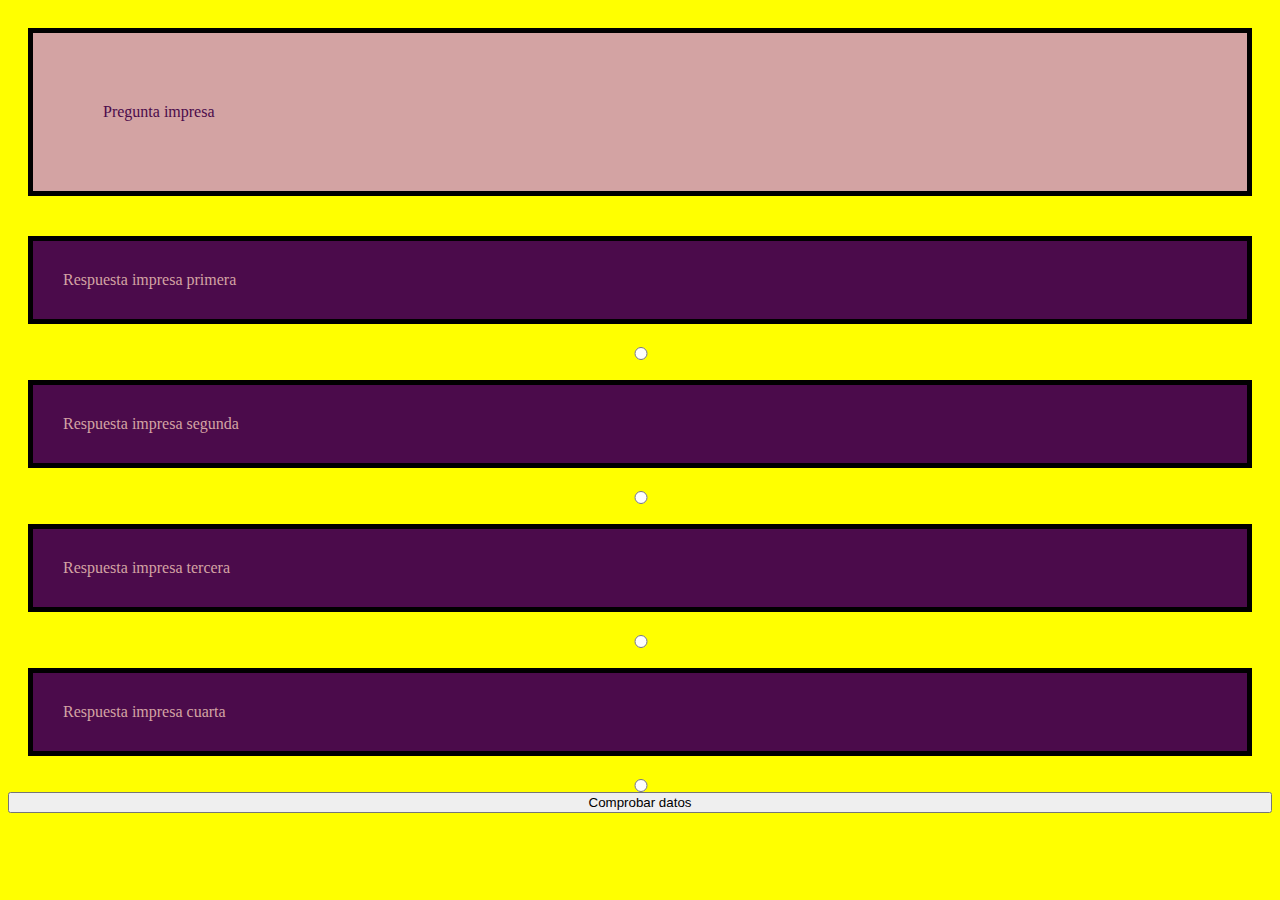
==== public/quiz.html @ f2a8f5b5 "first commi html-css" ====
<!DOCTYPE html>
<html lang="en">

<head>
    <meta charset="UTF-8">
    <meta name="viewport" content="width=device-width, initial-scale=1.0">
    <link rel="stylesheet" href="./css/style.css">
    <title>PREGUNTAS</title>
</head>

<body>
    <form action="" method="post">
        <legend>Pregunta impresa</legend>
        <label for="bard-field">Respuesta impresa primera</label>
        <input id="bard-field" type="radio" name="elminster" value="bardo">

        <label for="merchant-field">Respuesta impresa segunda</label>
        <input id="merchant-field" type="radio" name="elminster" value="mercader">

        <label for="sorcerer-field">Respuesta impresa tercera</label>
        <input id="sorcerer-field" type="radio" name="elminster" value="mago">

        <label for="sailor-field">Respuesta impresa cuarta</label>
        <input id="sailor-field" type="radio" name="elminster" value="marinero">
        <button type="submit">Comprobar datos</button>
        <!--aplicar event default para no enviar y solo comprobar?-->

    </form>
</body>


</html>
---- public/css/style.css ----
body {
        background-color: yellow;
    }
    
    legend {
        color: rgb(75, 11, 75);
        background-color: rgb(211, 163, 163);
        border: solid 5px black;
        padding: 70px;
        margin: 20px;
    }
    
    label {
        color: rgb(211, 163, 163);
        background-color: rgb(75, 11, 75);
        border: solid 5px black;
        padding: 30px;
        margin: 20px;
    }
    
    input {}
    
    form label:hover {
        cursor: pointer;
    }
    
    form {
        display: flex;
        flex-direction: column;
    }
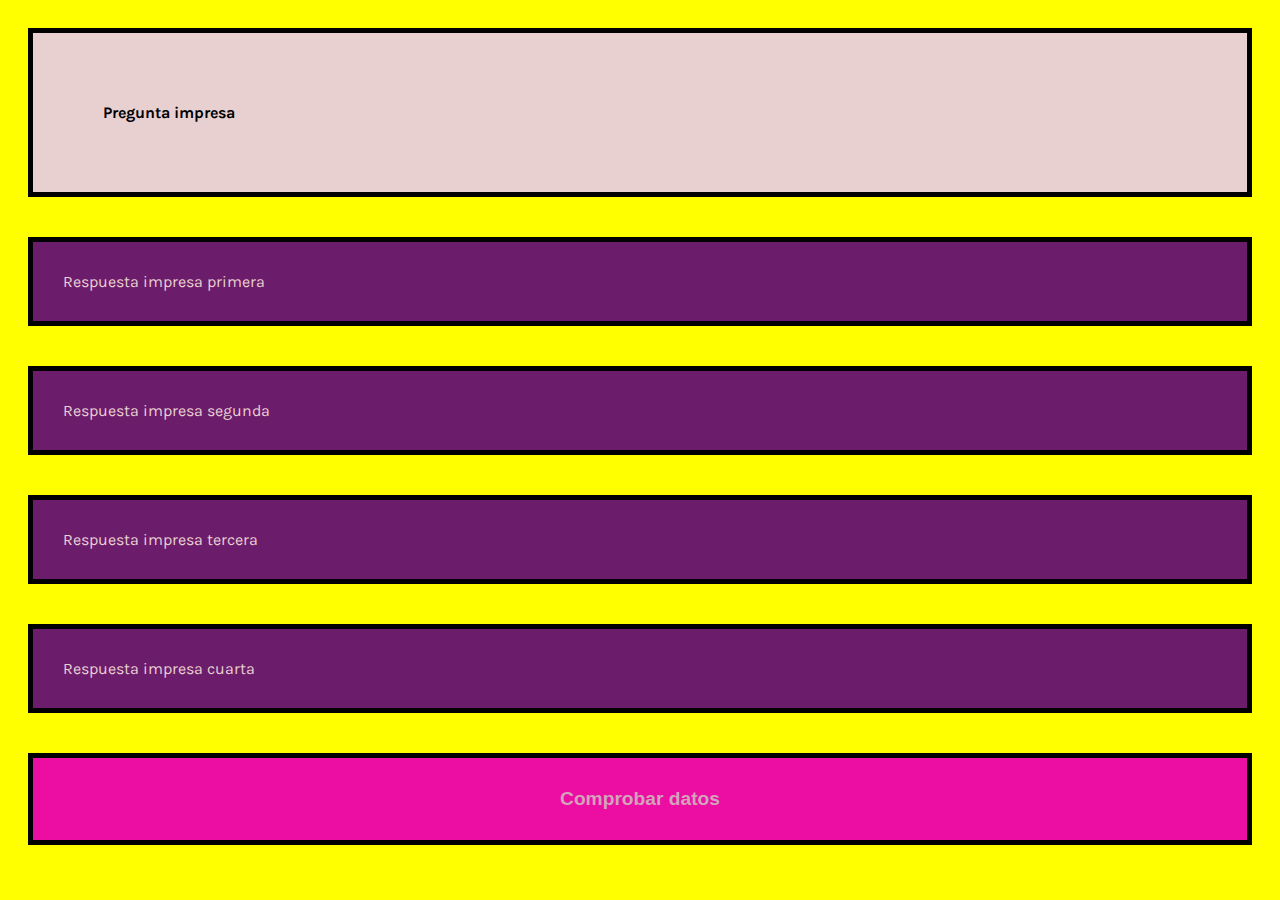
==== commit 6b2b7ebe: "mobile first" ====
--- a/public/quiz.html
+++ b/public/quiz.html
@@ -5,24 +5,26 @@
     <meta charset="UTF-8">
     <meta name="viewport" content="width=device-width, initial-scale=1.0">
     <link rel="stylesheet" href="./css/style.css">
+    <link rel="preconnect" href="https://fonts.gstatic.com">
+    <link href="https://fonts.googleapis.com/css2?family=Karla:wght@600&display=swap" rel="stylesheet">
     <title>PREGUNTAS</title>
 </head>
 
 <body>
     <form action="" method="post">
         <legend>Pregunta impresa</legend>
-        <label for="bard-field">Respuesta impresa primera</label>
+        <label for="bard-field" class="opcion">Respuesta impresa primera</label>
         <input id="bard-field" type="radio" name="elminster" value="bardo">
 
-        <label for="merchant-field">Respuesta impresa segunda</label>
+        <label for="merchant-field" class="opcion">Respuesta impresa segunda</label>
         <input id="merchant-field" type="radio" name="elminster" value="mercader">
 
-        <label for="sorcerer-field">Respuesta impresa tercera</label>
+        <label for="sorcerer-field" class="opcion">Respuesta impresa tercera</label>
         <input id="sorcerer-field" type="radio" name="elminster" value="mago">
 
-        <label for="sailor-field">Respuesta impresa cuarta</label>
+        <label for="sailor-field" class="opcion">Respuesta impresa cuarta</label>
         <input id="sailor-field" type="radio" name="elminster" value="marinero">
-        <button type="submit">Comprobar datos</button>
+        <button type="submit" id="btn">Comprobar datos</button>
         <!--aplicar event default para no enviar y solo comprobar?-->
 
     </form>
--- a/public/css/style.css
+++ b/public/css/style.css
@@ -1,30 +1,67 @@
-    body {
-        background-color: yellow;
-    }
-    
-    legend {
-        color: rgb(75, 11, 75);
-        background-color: rgb(211, 163, 163);
-        border: solid 5px black;
-        padding: 70px;
-        margin: 20px;
-    }
-    
-    label {
-        color: rgb(211, 163, 163);
-        background-color: rgb(75, 11, 75);
-        border: solid 5px black;
-        padding: 30px;
-        margin: 20px;
-    }
-    
-    input {}
-    
-    form label:hover {
-        cursor: pointer;
-    }
-    
-    form {
-        display: flex;
-        flex-direction: column;
-    }+body {
+    background-color: yellow;
+    font-family: 'Karla', sans-serif;
+}
+
+form {
+    width: 100%;
+}
+
+legend {
+    font-weight: bold;
+    background-color: rgb(233, 208, 208);
+    border: solid 5px black;
+    padding: 70px;
+    margin: 20px;
+}
+
+label {
+    color: rgb(233, 208, 208);
+    background-color: rgb(107, 28, 107);
+    border: solid 5px black;
+    padding: 30px;
+    margin: 20px;
+}
+
+#btn {
+    font-size: larger;
+    font-weight: bold;
+    color: rgb(211, 163, 187);
+    background-color: rgb(236, 13, 162);
+    border: solid 5px black;
+    padding: 30px;
+    margin: 20px;
+}
+
+input {
+    display: none;
+}
+
+.opcion:hover {
+    cursor: pointer;
+    background-color: rgb(216, 93, 179);
+}
+
+#btn:hover {
+    cursor: pointer;
+    background-color: rgb(233, 208, 208);
+    color: rgb(75, 11, 75);
+}
+
+form {
+    display: flex;
+    flex-direction: column;
+}
+
+@media screen and (min-width: 480px) {}
+
+
+/* Aplicaremos nuestro primer punto de ruptura para el diseño de tablet,
+y aplicaremos las reglas propias de esta vista. Será a partir de 768px. */
+
+@media screen and (min-width: 768px) {}
+
+
+/* El tercero, y último punto de ruptura será para el escritorio. A partir de 1366px.Como pequeña ayuda, has de saber que el diseño es el mismo que para tablet. */
+
+@media screen and (min-width: 1366px) {}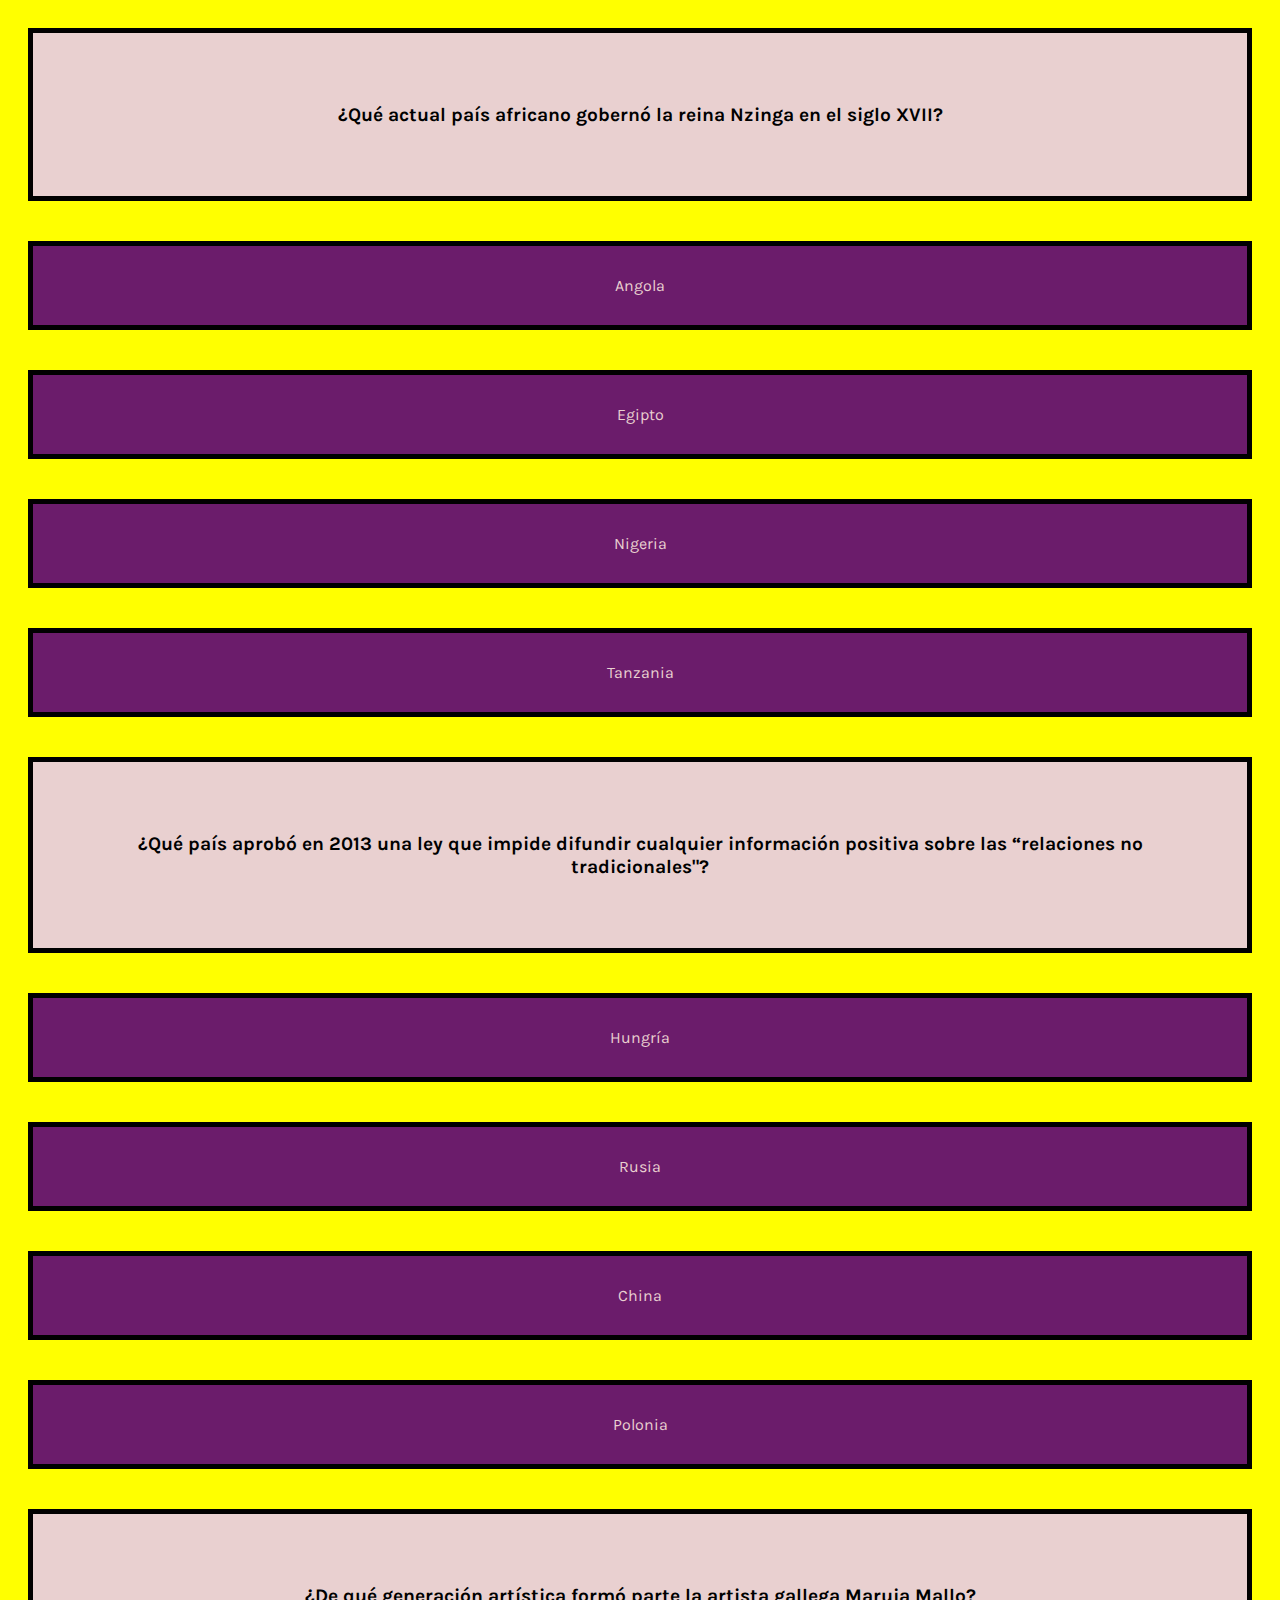
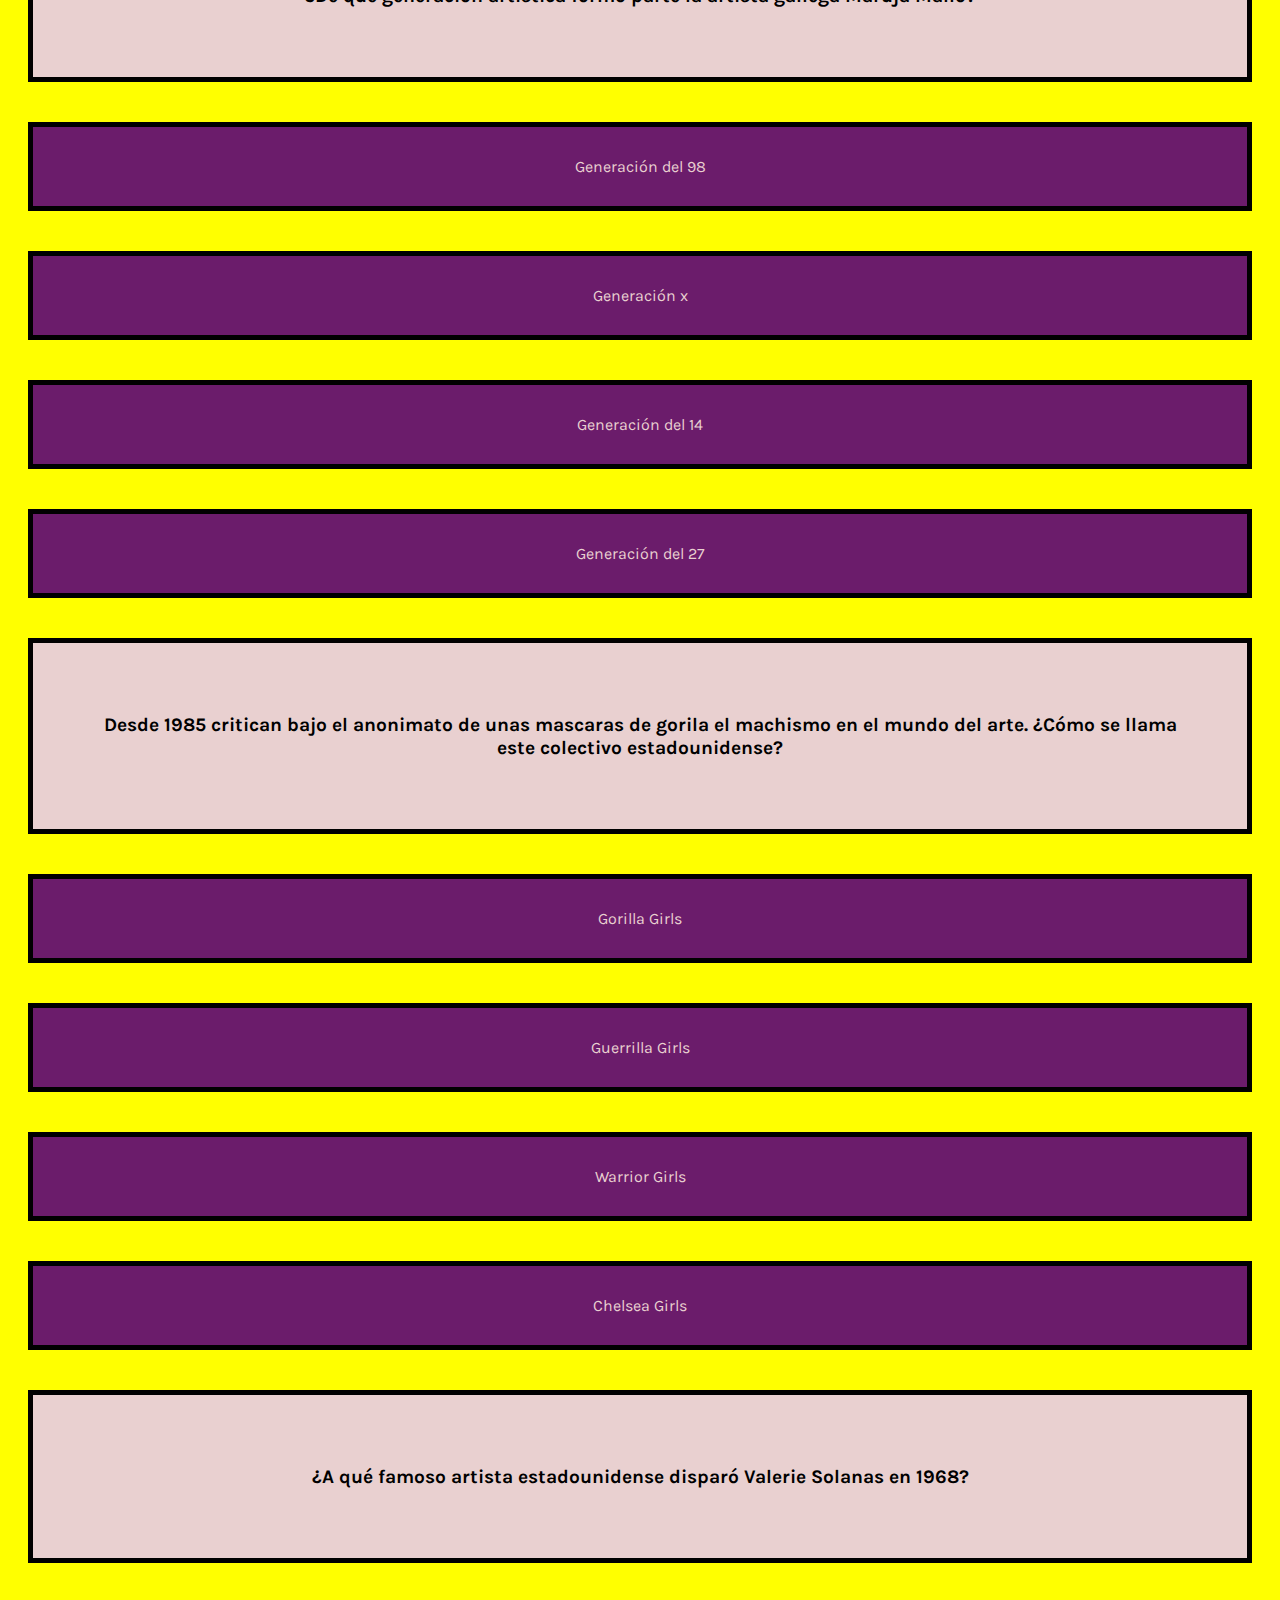
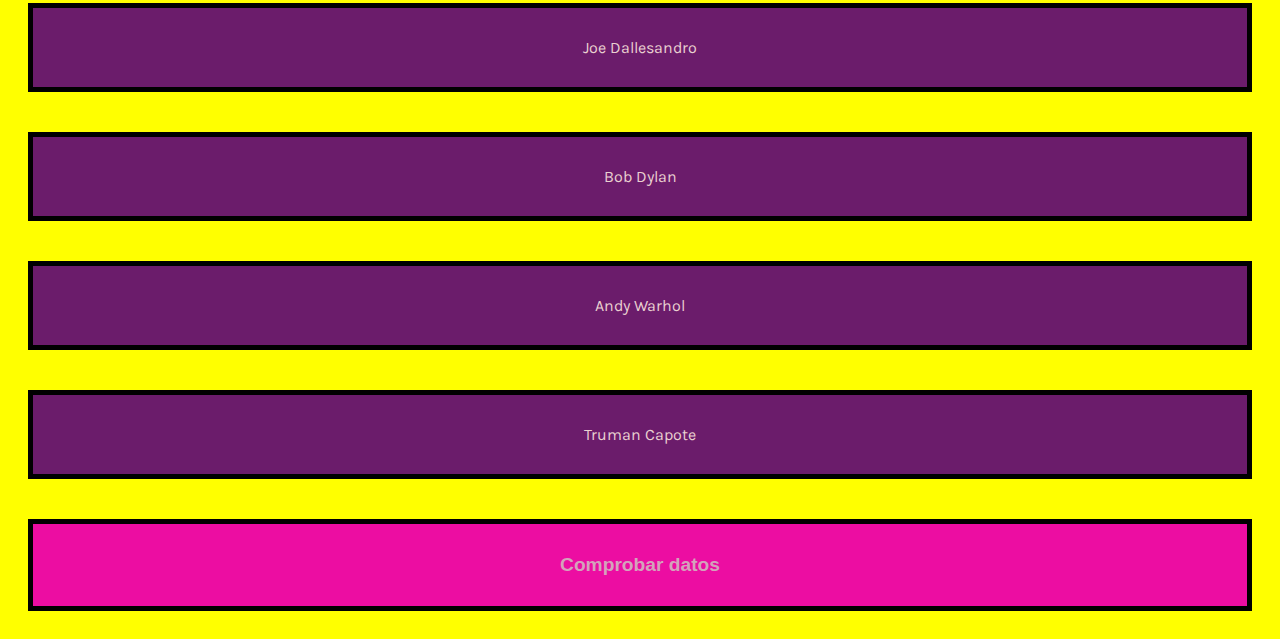
==== commit 3c1609e3: "preguntas escritas" ====
--- a/public/quiz.html
+++ b/public/quiz.html
@@ -11,21 +11,84 @@
 </head>
 
 <body>
-    <form action="" method="post">
-        <legend>Pregunta impresa</legend>
-        <label for="bard-field" class="opcion">Respuesta impresa primera</label>
-        <input id="bard-field" type="radio" name="elminster" value="bardo">
+    <form action="" method="post" id="preguntaS">
+        <!--pregunta1-->
+        <legend>¿Qué actual país africano gobernó la reina Nzinga en el siglo XVII?</legend>
+        <label for="angola" class="opcion">Angola</label>
+        <input id="angola" type="radio" name="reina" value="angola">
 
-        <label for="merchant-field" class="opcion">Respuesta impresa segunda</label>
-        <input id="merchant-field" type="radio" name="elminster" value="mercader">
+        <label for="egipto" class="opcion">Egipto</label>
+        <input id="egipto" type="radio" name="reina" value="egipto">
 
-        <label for="sorcerer-field" class="opcion">Respuesta impresa tercera</label>
-        <input id="sorcerer-field" type="radio" name="elminster" value="mago">
+        <label for="nigeria" class="opcion">Nigeria</label>
+        <input id="nigeria" type="radio" name="reina" value="nigeria">
 
-        <label for="sailor-field" class="opcion">Respuesta impresa cuarta</label>
-        <input id="sailor-field" type="radio" name="elminster" value="marinero">
+        <label for="tanzania" class="opcion">Tanzania</label>
+        <input id="tanzania" type="radio" name="reina" value="tanzania">
+
+        <!--pregunta2-->
+
+        <legend>¿Qué país aprobó en 2013 una ley que impide difundir cualquier información positiva sobre las “relaciones no tradicionales"?</legend>
+        <label for="hungria" class="opcion">Hungría</label>
+        <input id="hungria" type="radio" name="relaciones" value="hungria">
+
+        <label for="rusia" class="opcion">Rusia</label>
+        <input id="rusia" type="radio" name="relaciones" value="rusia">
+
+        <label for="china" class="opcion">China</label>
+        <input id="china" type="radio" name="relaciones" value="china">
+
+        <label for="polonia" class="opcion">Polonia</label>
+        <input id="polonia" type="radio" name="relaciones" value="polonia">
+
+        <!--pregunta3-->
+
+        <legend>¿De qué generación artística formó parte la artista gallega Maruja Mallo?</legend>
+        <label for="g98" class="opcion">Generación del 98</label>
+        <input id="g98" type="radio" name="maruja" value="g98">
+
+        <label for="gx" class="opcion">Generación x</label>
+        <input id="gx" type="radio" name="maruja" value="gx">
+        <label for="g14" class="opcion ">Generación del 14</label>
+        <input id="g14" type="radio " name="maruja" value="g14">
+
+        <label for="g27" class="opcion ">Generación del 27</label>
+        <input id="g27" type="radio" name="maruja" value="g27">
+
+        <!--pregunta4-->
+
+        <legend>Desde 1985 critican bajo el anonimato de unas mascaras de gorila el machismo en el mundo del arte. ¿Cómo se llama este colectivo estadounidense?</legend>
+        <label for="gorillaGirls" class="opcion">Gorilla Girls</label>
+        <input id="gorillaGirls" type="radio " name="gorillaMask" value="gorillaGirls">
+
+        <label for="guerrillaGirls" class="opcion">Guerrilla Girls</label>
+        <input id="guerrillaGirls" type="radio" name="gorillaMask" value="guerrillaGirls">
+
+        <label for="warriorGirls" class="opcion ">Warrior Girls</label>
+        <input id="warriorGirls" type="radio " name="gorillaMask" value="warriorGirls">
+
+        <label for="chelseaGirls" class="opcion ">Chelsea Girls</label>
+        <input id="chelseaGirls" type="radio " name="gorillaMask " value="chelseaGirls">
+
+        <!--pregunta5-->
+
+        <legend>¿A qué famoso artista estadounidense disparó Valerie Solanas en 1968?</legend>
+        <label for="dallesandro" class="opcion ">Joe Dallesandro</label>
+        <input id="dallesandro" type="radio " name="solanas" value="dallesandro">
+
+        <label for="dylan" class="opcion">Bob Dylan</label>
+        <input id="dylan" type="radio" name="solanas" value="dylan">
+
+        <label for="warhol" class="opcion">Andy Warhol</label>
+        <input id="warhol" type="radio" name="solanas" value="warhol">
+
+        <label for="capote" class="opcion">Truman Capote</label>
+        <input id="capote" type="radio" name="solanas" value="capote">
+
+
+        <!--aplicar event default para no enviar y solo comprobar?-->
         <button type="submit" id="btn">Comprobar datos</button>
-        <!--aplicar event default para no enviar y solo comprobar?-->
+
 
     </form>
 </body>
--- a/public/css/style.css
+++ b/public/css/style.css
@@ -1,67 +1,74 @@
-body {
-    background-color: yellow;
-    font-family: 'Karla', sans-serif;
-}
-
-form {
-    width: 100%;
-}
-
-legend {
-    font-weight: bold;
-    background-color: rgb(233, 208, 208);
-    border: solid 5px black;
-    padding: 70px;
-    margin: 20px;
-}
-
-label {
-    color: rgb(233, 208, 208);
-    background-color: rgb(107, 28, 107);
-    border: solid 5px black;
-    padding: 30px;
-    margin: 20px;
-}
-
-#btn {
-    font-size: larger;
-    font-weight: bold;
-    color: rgb(211, 163, 187);
-    background-color: rgb(236, 13, 162);
-    border: solid 5px black;
-    padding: 30px;
-    margin: 20px;
-}
-
-input {
-    display: none;
-}
-
-.opcion:hover {
-    cursor: pointer;
-    background-color: rgb(216, 93, 179);
-}
-
-#btn:hover {
-    cursor: pointer;
-    background-color: rgb(233, 208, 208);
-    color: rgb(75, 11, 75);
-}
-
-form {
-    display: flex;
-    flex-direction: column;
-}
-
-@media screen and (min-width: 480px) {}
-
-
-/* Aplicaremos nuestro primer punto de ruptura para el diseño de tablet,
+          body {
+              background-color: yellow;
+              font-family: 'Karla', sans-serif;
+          }
+          
+          form {
+              width: 100%;
+          }
+          
+          legend {
+              text-align: center;
+              font-size: larger;
+              font-weight: bold;
+              background-color: rgb(233, 208, 208);
+              border: solid 5px black;
+              padding: 70px;
+              margin: 20px;
+          }
+          
+          label {
+              text-align: center;
+              color: rgb(233, 208, 208);
+              background-color: rgb(107, 28, 107);
+              border: solid 5px black;
+              padding: 30px;
+              margin: 20px;
+          }
+          
+          #btn {
+              text-align: center;
+              font-size: larger;
+              font-weight: bold;
+              color: rgb(211, 163, 187);
+              background-color: rgb(236, 13, 162);
+              border: solid 5px black;
+              padding: 30px;
+              margin: 20px;
+          }
+          
+          input {
+              display: none;
+          }
+          
+          .opcion:hover {
+              cursor: pointer;
+              background-color: rgb(216, 93, 179);
+          }
+          
+          #btn:hover {
+              cursor: pointer;
+              background-color: rgb(233, 208, 208);
+              color: rgb(75, 11, 75);
+          }
+          
+          form {
+              display: flex;
+              flex-direction: column;
+          }
+          
+          @media screen and (min-width: 480px) {
+              form {}
+          }
+          /* Aplicaremos nuestro primer punto de ruptura para el diseño de tablet,
 y aplicaremos las reglas propias de esta vista. Será a partir de 768px. */
-
-@media screen and (min-width: 768px) {}
-
-
-/* El tercero, y último punto de ruptura será para el escritorio. A partir de 1366px.Como pequeña ayuda, has de saber que el diseño es el mismo que para tablet. */
-
-@media screen and (min-width: 1366px) {}+          
+          @media screen and (min-width: 768px) {
+              form {}
+              label {}
+          }
+          /* El tercero, y último punto de ruptura será para el escritorio. A partir de 1366px.Como pequeña ayuda, has de saber que el diseño es el mismo que para tablet. */
+          
+          @media screen and (min-width: 1366px) {
+              form {}
+          }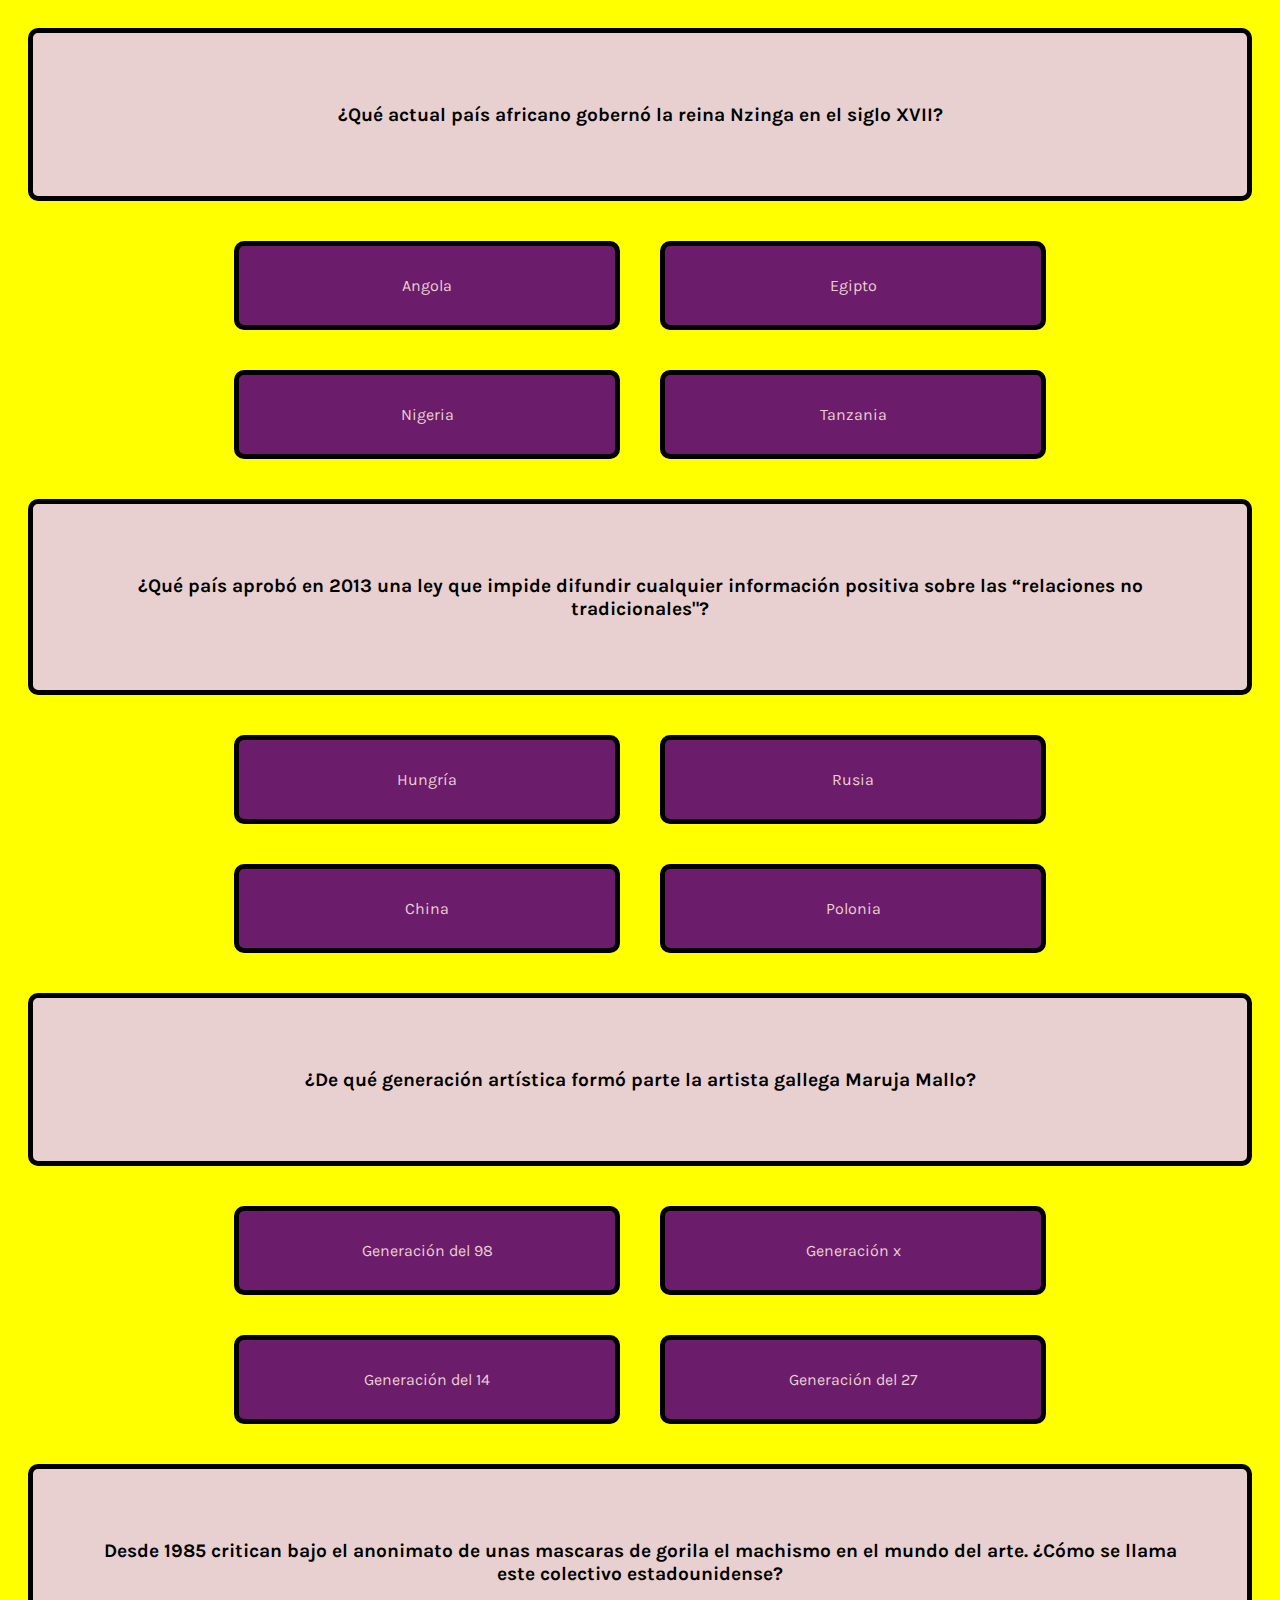
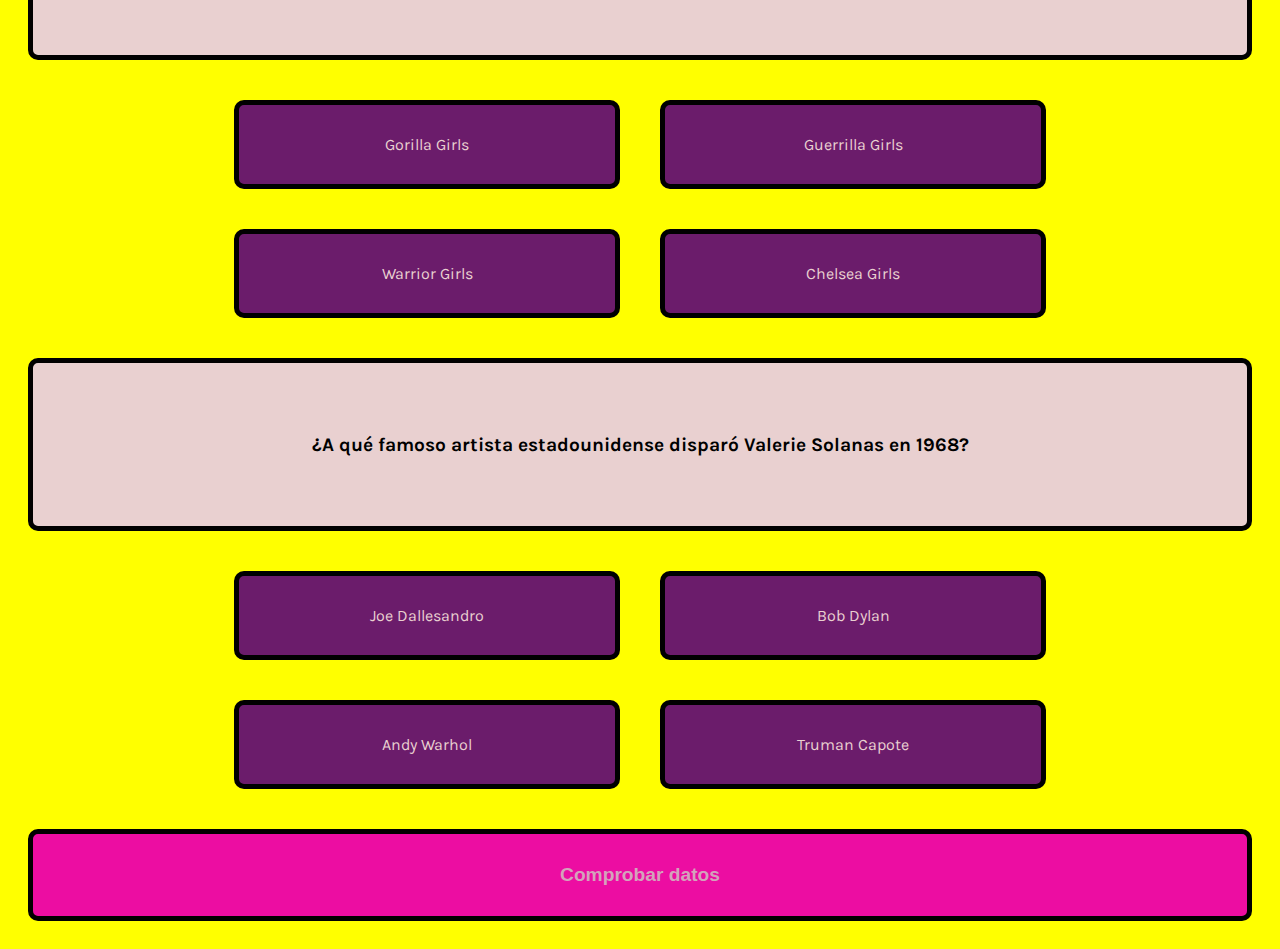
==== commit 56c3314a: "CSS responsive" ====
--- a/public/quiz.html
+++ b/public/quiz.html
@@ -11,82 +11,83 @@
 </head>
 
 <body>
-    <form action="" method="post" id="preguntaS">
+    <form action="" method="post" name="quizForm" id="preguntaS">
         <!--pregunta1-->
         <legend>¿Qué actual país africano gobernó la reina Nzinga en el siglo XVII?</legend>
+        <input id="angola" type="radio" name="reina" value="angola">
         <label for="angola" class="opcion">Angola</label>
-        <input id="angola" type="radio" name="reina" value="angola">
 
+        <input id="egipto" type="radio" name="reina" value="egipto">
         <label for="egipto" class="opcion">Egipto</label>
-        <input id="egipto" type="radio" name="reina" value="egipto">
 
+        <input id="nigeria" type="radio" name="reina" value="nigeria">
         <label for="nigeria" class="opcion">Nigeria</label>
-        <input id="nigeria" type="radio" name="reina" value="nigeria">
 
+        <input id="tanzania" type="radio" name="reina" value="tanzania">
         <label for="tanzania" class="opcion">Tanzania</label>
-        <input id="tanzania" type="radio" name="reina" value="tanzania">
-
         <!--pregunta2-->
 
         <legend>¿Qué país aprobó en 2013 una ley que impide difundir cualquier información positiva sobre las “relaciones no tradicionales"?</legend>
+        <input id="hungria" type="radio" name="relaciones" value="hungria">
         <label for="hungria" class="opcion">Hungría</label>
-        <input id="hungria" type="radio" name="relaciones" value="hungria">
 
+
+        <input id="rusia" type="radio" name="relaciones" value="rusia">
         <label for="rusia" class="opcion">Rusia</label>
-        <input id="rusia" type="radio" name="relaciones" value="rusia">
 
+        <input id="china" type="radio" name="relaciones" value="china">
         <label for="china" class="opcion">China</label>
-        <input id="china" type="radio" name="relaciones" value="china">
 
+        <input id="polonia" type="radio" name="relaciones" value="polonia">
         <label for="polonia" class="opcion">Polonia</label>
-        <input id="polonia" type="radio" name="relaciones" value="polonia">
+
 
         <!--pregunta3-->
 
         <legend>¿De qué generación artística formó parte la artista gallega Maruja Mallo?</legend>
+        <input id="g98" type="radio" name="maruja" value="g98">
         <label for="g98" class="opcion">Generación del 98</label>
-        <input id="g98" type="radio" name="maruja" value="g98">
 
+        <input id="gx" type="radio" name="maruja" value="gx">
         <label for="gx" class="opcion">Generación x</label>
-        <input id="gx" type="radio" name="maruja" value="gx">
-        <label for="g14" class="opcion ">Generación del 14</label>
-        <input id="g14" type="radio " name="maruja" value="g14">
 
-        <label for="g27" class="opcion ">Generación del 27</label>
+        <input id="g14" type="radio" name="maruja" value="g14">
+        <label for="g14" class="opcion">Generación del 14</label>
+
         <input id="g27" type="radio" name="maruja" value="g27">
+        <label for="g27" class="opcion">Generación del 27</label>
+
 
         <!--pregunta4-->
 
         <legend>Desde 1985 critican bajo el anonimato de unas mascaras de gorila el machismo en el mundo del arte. ¿Cómo se llama este colectivo estadounidense?</legend>
+        <input id="gorillaGirls" type="radio" name="gorillaMask" value="gorillaGirls">
         <label for="gorillaGirls" class="opcion">Gorilla Girls</label>
-        <input id="gorillaGirls" type="radio " name="gorillaMask" value="gorillaGirls">
 
+        <input id="guerrillaGirls" type="radio" name="gorillaMask" value="guerrillaGirls">
         <label for="guerrillaGirls" class="opcion">Guerrilla Girls</label>
-        <input id="guerrillaGirls" type="radio" name="gorillaMask" value="guerrillaGirls">
 
-        <label for="warriorGirls" class="opcion ">Warrior Girls</label>
-        <input id="warriorGirls" type="radio " name="gorillaMask" value="warriorGirls">
+        <input id="warriorGirls" type="radio" name="gorillaMask" value="warriorGirls">
+        <label for="warriorGirls" class="opcion">Warrior Girls</label>
 
-        <label for="chelseaGirls" class="opcion ">Chelsea Girls</label>
-        <input id="chelseaGirls" type="radio " name="gorillaMask " value="chelseaGirls">
-
+        <input id="chelseaGirls" type="radio" name="gorillaMask" value="chelseaGirls">
+        <label for="chelseaGirls" class="opcion">Chelsea Girls</label>
         <!--pregunta5-->
 
         <legend>¿A qué famoso artista estadounidense disparó Valerie Solanas en 1968?</legend>
-        <label for="dallesandro" class="opcion ">Joe Dallesandro</label>
-        <input id="dallesandro" type="radio " name="solanas" value="dallesandro">
+        <input id="dallesandro" type="radio" name="solanas" value="dallesandro">
+        <label for="dallesandro" class="opcion">Joe Dallesandro</label>
 
+        <input id="dylan" type="radio" name="solanas" value="dylan">
         <label for="dylan" class="opcion">Bob Dylan</label>
-        <input id="dylan" type="radio" name="solanas" value="dylan">
 
+        <input id="warhol" type="radio" name="solanas" value="warhol">
         <label for="warhol" class="opcion">Andy Warhol</label>
-        <input id="warhol" type="radio" name="solanas" value="warhol">
 
+        <input id="capote" type="radio" name="solanas" value="capote">
         <label for="capote" class="opcion">Truman Capote</label>
-        <input id="capote" type="radio" name="solanas" value="capote">
 
-
-        <!--aplicar event default para no enviar y solo comprobar?-->
+        <!--aplicar event default para no enviar y solo comprobar-->
         <button type="submit" id="btn">Comprobar datos</button>
 
 
--- a/public/css/style.css
+++ b/public/css/style.css
@@ -1,74 +1,102 @@
-          body {
-              background-color: yellow;
-              font-family: 'Karla', sans-serif;
-          }
-          
-          form {
-              width: 100%;
-          }
-          
-          legend {
-              text-align: center;
-              font-size: larger;
-              font-weight: bold;
-              background-color: rgb(233, 208, 208);
-              border: solid 5px black;
-              padding: 70px;
-              margin: 20px;
-          }
-          
-          label {
-              text-align: center;
-              color: rgb(233, 208, 208);
-              background-color: rgb(107, 28, 107);
-              border: solid 5px black;
-              padding: 30px;
-              margin: 20px;
-          }
-          
-          #btn {
-              text-align: center;
-              font-size: larger;
-              font-weight: bold;
-              color: rgb(211, 163, 187);
-              background-color: rgb(236, 13, 162);
-              border: solid 5px black;
-              padding: 30px;
-              margin: 20px;
-          }
-          
-          input {
-              display: none;
-          }
-          
-          .opcion:hover {
-              cursor: pointer;
-              background-color: rgb(216, 93, 179);
-          }
-          
-          #btn:hover {
-              cursor: pointer;
-              background-color: rgb(233, 208, 208);
-              color: rgb(75, 11, 75);
-          }
-          
-          form {
-              display: flex;
-              flex-direction: column;
-          }
-          
-          @media screen and (min-width: 480px) {
-              form {}
-          }
-          /* Aplicaremos nuestro primer punto de ruptura para el diseño de tablet,
+              body {
+                  background-color: yellow;
+                  font-family: 'Karla', sans-serif;
+              }
+              
+              form {
+                  width: 100%;
+              }
+              
+              legend {
+                  text-align: center;
+                  font-size: larger;
+                  font-weight: bold;
+                  background-color: rgb(233, 208, 208);
+                  border: solid 5px black;
+                  border-radius: 10px;
+                  padding: 70px;
+                  margin: 20px;
+              }
+              
+              label {
+                  text-align: center;
+                  color: rgb(233, 208, 208);
+                  background-color: rgb(107, 28, 107);
+                  border: solid 5px black;
+                  border-radius: 10px;
+                  padding: 30px;
+                  margin: 20px;
+              }
+              
+              #btn {
+                  text-align: center;
+                  font-size: larger;
+                  font-weight: bold;
+                  color: rgb(211, 163, 187);
+                  background-color: rgb(236, 13, 162);
+                  border: solid 5px black;
+                  border-radius: 10px;
+                  padding: 30px;
+                  margin: 20px;
+              }
+              
+              input {
+                  display: none;
+              }
+              
+              input[type="radio"]:checked+label {
+                  background-color: rgb(236, 13, 162);
+              }
+              
+              .opcion:hover {
+                  cursor: pointer;
+                  background-color: rgb(216, 93, 179);
+              }
+              
+              #btn:hover {
+                  cursor: pointer;
+                  background-color: rgb(233, 208, 208);
+                  color: rgb(75, 11, 75);
+              }
+              
+              form {
+                  display: flex;
+                  flex-direction: column;
+              }
+              
+              @media screen and (min-width: 480px) {}
+              /* Aplicaremos nuestro primer punto de ruptura para el diseño de tablet,
 y aplicaremos las reglas propias de esta vista. Será a partir de 768px. */
-          
-          @media screen and (min-width: 768px) {
-              form {}
-              label {}
-          }
-          /* El tercero, y último punto de ruptura será para el escritorio. A partir de 1366px.Como pequeña ayuda, has de saber que el diseño es el mismo que para tablet. */
-          
-          @media screen and (min-width: 1366px) {
-              form {}
-          }+              
+              @media screen and (min-width: 768px) {
+                  form {
+                      flex-flow: row wrap;
+                      justify-content: center;
+                  }
+                  label {
+                      width: 25%;
+                  }
+                  legend {
+                      width: 100%;
+                  }
+                  #btn {
+                      width: 100%;
+                  }
+              }
+              /* El tercero, y último punto de ruptura será para el escritorio. A partir de 1366px.Como pequeña ayuda, has de saber que el diseño es el mismo que para tablet. */
+              
+              @media screen and (min-width: 1366px) {
+                  form {
+                      flex-flow: row wrap;
+                      justify-content: center;
+                  }
+                  label {
+                      width: 30%;
+                  }
+                  legend {
+                      width: 100%;
+                  }
+                  #btn {
+                      width: 70%;
+                  }
+              }